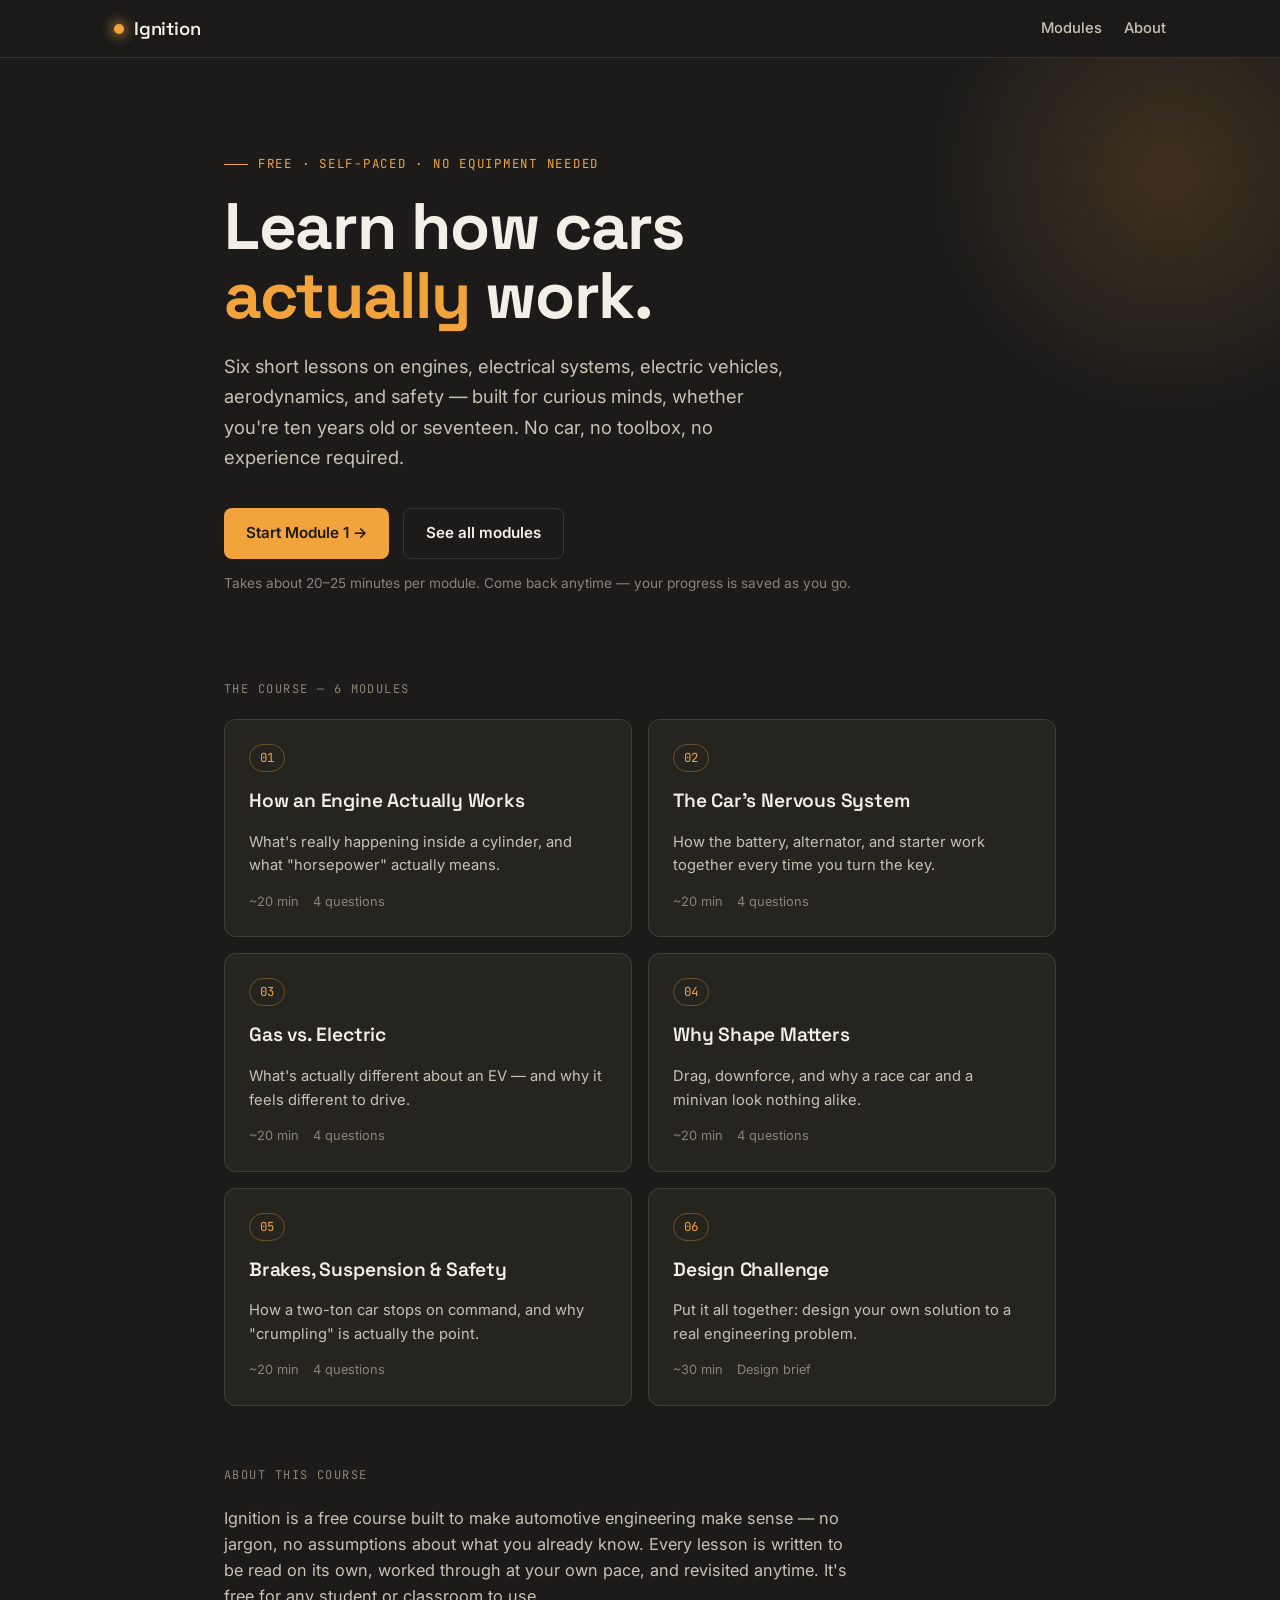
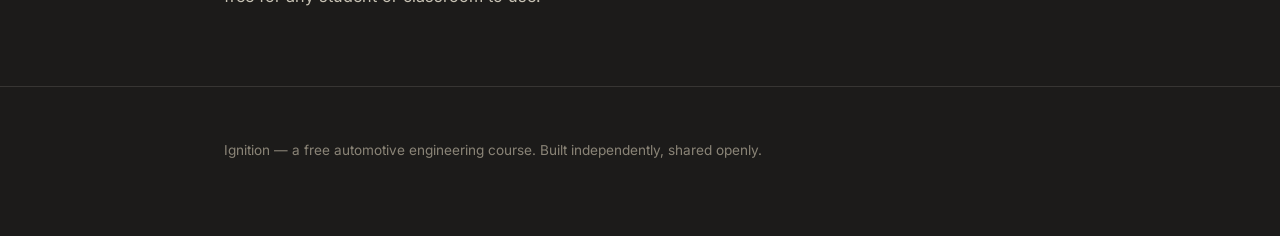
==== index.html @ 4f23164f "Add files via upload" ====
<!DOCTYPE html>
<html lang="en">
<head>
<meta charset="UTF-8" />
<meta name="viewport" content="width=device-width, initial-scale=1.0" />
<title>Ignition — Learn how cars actually work</title>
<meta name="description" content="A free, self-paced course in automotive engineering — how engines, electric motors, brakes, and more actually work." />
<link rel="preconnect" href="https://fonts.googleapis.com">
<link href="https://fonts.googleapis.com/css2?family=Space+Grotesk:wght@500;600;700&family=Inter:wght@400;500;600&family=JetBrains+Mono:wght@500&display=swap" rel="stylesheet">
<link rel="stylesheet" href="styles.css" />
</head>
<body>

<nav class="topnav">
  <div class="topnav-inner">
    <div class="brand"><span class="brand-spark"></span> Ignition</div>
    <div class="nav-links">
      <a href="#modules">Modules</a>
      <a href="#about">About</a>
    </div>
  </div>
</nav>

<header class="hero">
  <div class="wrap">
    <div class="eyebrow">Free · self-paced · no equipment needed</div>
    <h1>Learn how cars<br><em>actually</em> work.</h1>
    <p class="hero-sub">
      Six short lessons on engines, electrical systems, electric vehicles, aerodynamics,
      and safety — built for curious minds, whether you're ten years old or seventeen.
      No car, no toolbox, no experience required.
    </p>
    <div class="hero-actions">
      <a href="modules/module-1.html" class="btn btn-primary">Start Module 1 →</a>
      <a href="#modules" class="btn btn-ghost">See all modules</a>
    </div>
    <p class="hero-note">Takes about 20–25 minutes per module. Come back anytime — your progress is saved as you go.</p>
  </div>
</header>

<main>
  <section class="wrap" id="modules">
    <p class="section-label">The course — 6 modules</p>
    <div class="module-grid" id="module-grid">

      <a href="modules/module-1.html" class="module-card" data-module="module-1">
        <div class="module-top">
          <span class="module-num">01</span>
          <span class="module-status">✓ Completed</span>
        </div>
        <h3>How an Engine Actually Works</h3>
        <p>What's really happening inside a cylinder, and what "horsepower" actually means.</p>
        <div class="module-meta"><span>~20 min</span><span>4 questions</span></div>
      </a>

      <a href="modules/module-2.html" class="module-card" data-module="module-2">
        <div class="module-top">
          <span class="module-num">02</span>
          <span class="module-status">✓ Completed</span>
        </div>
        <h3>The Car's Nervous System</h3>
        <p>How the battery, alternator, and starter work together every time you turn the key.</p>
        <div class="module-meta"><span>~20 min</span><span>4 questions</span></div>
      </a>

      <a href="modules/module-3.html" class="module-card" data-module="module-3">
        <div class="module-top">
          <span class="module-num">03</span>
          <span class="module-status">✓ Completed</span>
        </div>
        <h3>Gas vs. Electric</h3>
        <p>What's actually different about an EV — and why it feels different to drive.</p>
        <div class="module-meta"><span>~20 min</span><span>4 questions</span></div>
      </a>

      <a href="modules/module-4.html" class="module-card" data-module="module-4">
        <div class="module-top">
          <span class="module-num">04</span>
          <span class="module-status">✓ Completed</span>
        </div>
        <h3>Why Shape Matters</h3>
        <p>Drag, downforce, and why a race car and a minivan look nothing alike.</p>
        <div class="module-meta"><span>~20 min</span><span>4 questions</span></div>
      </a>

      <a href="modules/module-5.html" class="module-card" data-module="module-5">
        <div class="module-top">
          <span class="module-num">05</span>
          <span class="module-status">✓ Completed</span>
        </div>
        <h3>Brakes, Suspension &amp; Safety</h3>
        <p>How a two-ton car stops on command, and why "crumpling" is actually the point.</p>
        <div class="module-meta"><span>~20 min</span><span>4 questions</span></div>
      </a>

      <a href="modules/module-6.html" class="module-card" data-module="module-6">
        <div class="module-top">
          <span class="module-num">06</span>
          <span class="module-status">✓ Completed</span>
        </div>
        <h3>Design Challenge</h3>
        <p>Put it all together: design your own solution to a real engineering problem.</p>
        <div class="module-meta"><span>~30 min</span><span>Design brief</span></div>
      </a>

    </div>
  </section>

  <section class="wrap" id="about" style="padding-bottom: 60px;">
    <p class="section-label">About this course</p>
    <p style="color: var(--steel-light); max-width: 640px; font-size: 1.02rem;">
      Ignition is a free course built to make automotive engineering make sense —
      no jargon, no assumptions about what you already know. Every lesson is written
      to be read on its own, worked through at your own pace, and revisited anytime.
      It's free for any student or classroom to use.
    </p>
  </section>
</main>

<footer class="site-footer">
  <div class="wrap">
    <p>Ignition — a free automotive engineering course. Built independently, shared openly.</p>
  </div>
</footer>

<script>
  // Mark modules complete based on local progress tracking
  try {
    const done = JSON.parse(localStorage.getItem("ignition_done_modules") || "[]");
    done.forEach((id) => {
      const card = document.querySelector(`.module-card[data-module="${id}"]`);
      if (card) card.querySelector(".module-status").classList.add("done");
    });
  } catch (e) {}
</script>

</body>
</html>
---- styles.css ----
/* ============================================
   IGNITION — shared styles
   Palette: workshop-at-dusk charcoal + ignition-spark amber
   ============================================ */

:root {
  --charcoal: #1C1B1A;
  --charcoal-soft: #26241F;
  --panel: #302D27;
  --steel: #8A8477;
  --steel-light: #C7C2B4;
  --paper: #F3EFE6;
  --amber: #F2A33C;
  --amber-deep: #D97C1F;
  --spark: #FF6B35;
  --teal: #4A9B8E;
  --good: #6BAF6B;
  --line: rgba(243, 239, 230, 0.12);

  --font-display: 'Space Grotesk', 'Arial Narrow', sans-serif;
  --font-body: 'Inter', -apple-system, BlinkMacSystemFont, 'Segoe UI', sans-serif;
  --font-mono: 'JetBrains Mono', 'Courier New', monospace;
}

* { box-sizing: border-box; }

html { scroll-behavior: smooth; }

body {
  margin: 0;
  background: var(--charcoal);
  color: var(--paper);
  font-family: var(--font-body);
  line-height: 1.6;
  -webkit-font-smoothing: antialiased;
}

img { max-width: 100%; display: block; }

a { color: var(--amber); text-decoration: none; }
a:hover { color: var(--spark); }

/* focus visibility */
a:focus-visible, button:focus-visible, input:focus-visible, [tabindex]:focus-visible {
  outline: 2px solid var(--amber);
  outline-offset: 3px;
}

@media (prefers-reduced-motion: reduce) {
  *, *::before, *::after { animation-duration: 0.01ms !important; transition-duration: 0.01ms !important; }
}

/* ---------- Layout shell ---------- */
.wrap { max-width: 880px; margin: 0 auto; padding: 0 24px; }
.wrap-wide { max-width: 1100px; margin: 0 auto; padding: 0 24px; }

/* ---------- Top nav ---------- */
.topnav {
  position: sticky; top: 0; z-index: 50;
  background: rgba(28, 27, 26, 0.92);
  backdrop-filter: blur(8px);
  border-bottom: 1px solid var(--line);
}
.topnav-inner {
  max-width: 1100px; margin: 0 auto; padding: 14px 24px;
  display: flex; align-items: center; justify-content: space-between;
}
.brand {
  display: flex; align-items: center; gap: 10px;
  font-family: var(--font-display); font-weight: 600; font-size: 1.15rem;
  color: var(--paper); letter-spacing: -0.01em;
}
.brand-spark {
  width: 10px; height: 10px; border-radius: 50%;
  background: var(--amber);
  box-shadow: 0 0 12px 3px rgba(242, 163, 60, 0.55);
}
.nav-links { display: flex; gap: 22px; align-items: center; }
.nav-links a { color: var(--steel-light); font-size: 0.92rem; font-weight: 500; }
.nav-links a:hover { color: var(--amber); }

/* ---------- Buttons ---------- */
.btn {
  display: inline-flex; align-items: center; gap: 8px;
  padding: 12px 22px; border-radius: 8px;
  font-family: var(--font-body); font-weight: 600; font-size: 0.95rem;
  border: none; cursor: pointer; transition: transform 0.12s ease, background 0.12s ease;
}
.btn-primary { background: var(--amber); color: #1C1B1A; }
.btn-primary:hover { background: var(--spark); color: #1C1B1A; transform: translateY(-1px); }
.btn-ghost {
  background: transparent; color: var(--paper);
  border: 1px solid var(--line);
}
.btn-ghost:hover { border-color: var(--amber); color: var(--amber); }
.btn:disabled { opacity: 0.4; cursor: not-allowed; transform: none; }

/* ---------- Hero (home page) ---------- */
.hero {
  padding: 96px 0 72px;
  position: relative;
  overflow: hidden;
}
.hero::before {
  content: '';
  position: absolute; top: -20%; right: -10%;
  width: 480px; height: 480px; border-radius: 50%;
  background: radial-gradient(circle, rgba(242,163,60,0.16) 0%, rgba(242,163,60,0) 70%);
  pointer-events: none;
}
.eyebrow {
  font-family: var(--font-mono); font-size: 0.78rem; letter-spacing: 0.14em;
  text-transform: uppercase; color: var(--amber); margin-bottom: 18px;
  display: flex; align-items: center; gap: 10px;
}
.eyebrow::before { content: ''; width: 24px; height: 1px; background: var(--amber); }
.hero h1 {
  font-family: var(--font-display); font-weight: 700;
  font-size: clamp(2.4rem, 5.5vw, 4.1rem);
  line-height: 1.04; letter-spacing: -0.02em; margin: 0 0 22px;
  color: var(--paper);
}
.hero h1 em { font-style: normal; color: var(--amber); }
.hero-sub {
  font-size: 1.15rem; color: var(--steel-light); max-width: 560px;
  margin: 0 0 36px; line-height: 1.65;
}
.hero-actions { display: flex; gap: 14px; flex-wrap: wrap; margin-bottom: 8px; }
.hero-note { font-size: 0.85rem; color: var(--steel); margin-top: 14px; }

/* ---------- Dial / gauge signature element ---------- */
.dial {
  --pct: 0;
  width: 46px; height: 46px; border-radius: 50%;
  position: relative;
  background: conic-gradient(var(--amber) calc(var(--pct) * 1%), var(--line) 0);
  display: flex; align-items: center; justify-content: center;
  flex-shrink: 0;
}
.dial::after {
  content: '';
  width: 34px; height: 34px; border-radius: 50%;
  background: var(--charcoal-soft);
}
.dial-label {
  position: absolute; font-family: var(--font-mono); font-size: 0.62rem;
  color: var(--paper); font-weight: 600;
}

/* ---------- Module grid (home) ---------- */
.section-label {
  font-family: var(--font-mono); font-size: 0.75rem; letter-spacing: 0.12em;
  text-transform: uppercase; color: var(--steel); margin: 0 0 20px;
}
.module-grid {
  display: grid; grid-template-columns: repeat(2, 1fr); gap: 16px;
  margin-bottom: 60px;
}
@media (max-width: 640px) { .module-grid { grid-template-columns: 1fr; } }

.module-card {
  background: var(--charcoal-soft);
  border: 1px solid var(--line);
  border-radius: 12px;
  padding: 24px;
  display: flex; flex-direction: column; gap: 14px;
  transition: border-color 0.15s ease, transform 0.15s ease;
  position: relative;
}
.module-card:hover { border-color: rgba(242,163,60,0.4); transform: translateY(-2px); }
.module-top { display: flex; align-items: flex-start; justify-content: space-between; gap: 12px; }
.module-num {
  font-family: var(--font-mono); font-size: 0.78rem; color: var(--amber);
  border: 1px solid rgba(242,163,60,0.35); border-radius: 20px;
  padding: 3px 10px;
}
.module-status {
  font-family: var(--font-mono); font-size: 0.7rem; color: var(--good);
  display: none;
}
.module-status.done { display: block; }
.module-card h3 {
  font-family: var(--font-display); font-size: 1.2rem; font-weight: 600;
  margin: 0; color: var(--paper); letter-spacing: -0.01em;
}
.module-card p { margin: 0; color: var(--steel-light); font-size: 0.92rem; }
.module-meta { display: flex; gap: 14px; font-size: 0.8rem; color: var(--steel); margin-top: auto; }

/* ---------- Footer ---------- */
.site-footer {
  border-top: 1px solid var(--line); padding: 40px 0 60px;
  color: var(--steel); font-size: 0.85rem;
}
.site-footer a { color: var(--steel-light); }

/* ============================================
   MODULE PAGE STYLES
   ============================================ */
.module-header {
  padding: 56px 0 32px; border-bottom: 1px solid var(--line);
}
.module-crumb {
  font-family: var(--font-mono); font-size: 0.8rem; color: var(--steel);
  margin-bottom: 18px;
}
.module-crumb a { color: var(--steel); }
.module-crumb a:hover { color: var(--amber); }
.module-header h1 {
  font-family: var(--font-display); font-weight: 700;
  font-size: clamp(1.9rem, 4vw, 2.7rem); line-height: 1.1;
  letter-spacing: -0.02em; margin: 0 0 14px; color: var(--paper);
}
.module-header .tagline { color: var(--steel-light); font-size: 1.05rem; max-width: 640px; }

.lesson { padding: 48px 0; }
.lesson h2 {
  font-family: var(--font-display); font-size: 1.5rem; font-weight: 600;
  color: var(--amber); margin: 44px 0 16px; letter-spacing: -0.01em;
}
.lesson h2:first-child { margin-top: 0; }
.lesson p { color: var(--steel-light); font-size: 1.02rem; margin: 0 0 18px; max-width: 680px; }
.lesson strong { color: var(--paper); }
.lesson ul, .lesson ol { color: var(--steel-light); max-width: 680px; padding-left: 22px; margin: 0 0 18px; }
.lesson li { margin-bottom: 8px; }

.callout {
  background: var(--panel); border-left: 3px solid var(--amber);
  border-radius: 0 10px 10px 0; padding: 18px 22px; margin: 24px 0;
  max-width: 680px;
}
.callout-label {
  font-family: var(--font-mono); font-size: 0.72rem; text-transform: uppercase;
  letter-spacing: 0.1em; color: var(--amber); margin-bottom: 8px; display: block;
}
.callout p { margin: 0; color: var(--steel-light); }

.diagram-box {
  background: var(--charcoal-soft); border: 1px solid var(--line); border-radius: 12px;
  padding: 28px; margin: 28px 0; max-width: 680px;
}
.diagram-box svg { width: 100%; height: auto; }
.diagram-caption { font-size: 0.85rem; color: var(--steel); margin-top: 12px; text-align: center; }

.activity-box {
  background: var(--charcoal-soft); border: 1px dashed rgba(242,163,60,0.4);
  border-radius: 12px; padding: 26px; margin: 32px 0; max-width: 680px;
}
.activity-box .activity-label {
  font-family: var(--font-mono); font-size: 0.75rem; text-transform: uppercase;
  letter-spacing: 0.1em; color: var(--amber); display: flex; align-items: center; gap: 8px;
  margin-bottom: 12px;
}

/* ---------- Quiz ---------- */
.quiz-section {
  background: var(--panel); border-radius: 16px; padding: 40px;
  margin: 56px 0 40px; border: 1px solid var(--line);
}
.quiz-header { display: flex; align-items: center; gap: 14px; margin-bottom: 6px; }
.quiz-header h2 { margin: 0; }
.quiz-sub { color: var(--steel); font-size: 0.92rem; margin: 0 0 28px; }

.quiz-form-gate {
  display: grid; grid-template-columns: 1fr 1fr; gap: 14px; margin-bottom: 28px;
}
@media (max-width: 560px) { .quiz-form-gate { grid-template-columns: 1fr; } }
.field label {
  display: block; font-size: 0.82rem; color: var(--steel-light); margin-bottom: 6px; font-weight: 500;
}
.field input {
  width: 100%; padding: 11px 14px; border-radius: 8px;
  background: var(--charcoal); border: 1px solid var(--line); color: var(--paper);
  font-family: var(--font-body); font-size: 0.95rem;
}
.field input:focus { border-color: var(--amber); outline: none; }
.field input::placeholder { color: var(--steel); }

.q-block { margin-bottom: 30px; padding-bottom: 26px; border-bottom: 1px solid var(--line); }
.q-block:last-of-type { border-bottom: none; }
.q-text { font-weight: 600; color: var(--paper); margin-bottom: 14px; font-size: 1rem; }
.q-options { display: flex; flex-direction: column; gap: 10px; }
.q-option {
  display: flex; align-items: center; gap: 12px;
  padding: 12px 16px; border-radius: 8px; border: 1px solid var(--line);
  cursor: pointer; transition: border-color 0.12s, background 0.12s;
  font-size: 0.95rem; color: var(--steel-light);
}
.q-option:hover { border-color: rgba(242,163,60,0.4); }
.q-option input { accent-color: var(--amber); }
.q-option.selected { border-color: var(--amber); background: rgba(242,163,60,0.08); color: var(--paper); }
.q-option.correct { border-color: var(--good); background: rgba(107,175,107,0.1); }
.q-option.incorrect { border-color: var(--spark); background: rgba(255,107,53,0.08); }

.quiz-feedback {
  display: none; margin-top: 16px; padding: 14px 18px; border-radius: 8px;
  font-size: 0.9rem;
}
.quiz-feedback.show { display: block; }
.quiz-feedback.correct { background: rgba(107,175,107,0.12); color: var(--good); }
.quiz-feedback.incorrect { background: rgba(255,107,53,0.1); color: var(--spark); }

.quiz-result {
  display: none; text-align: center; padding: 32px; background: var(--charcoal-soft);
  border-radius: 12px; margin-top: 20px;
}
.quiz-result.show { display: block; }
.quiz-result .score { font-family: var(--font-display); font-size: 2.4rem; color: var(--amber); font-weight: 700; }
.quiz-result p { color: var(--steel-light); margin: 8px 0 0; }

.quiz-status-msg { font-size: 0.85rem; color: var(--steel); margin-top: 14px; }
.quiz-status-msg.error { color: var(--spark); }

.module-footer-nav {
  display: flex; justify-content: space-between; align-items: center;
  padding: 36px 0 70px; border-top: 1px solid var(--line); margin-top: 20px;
}
.module-footer-nav a { font-family: var(--font-mono); font-size: 0.85rem; }
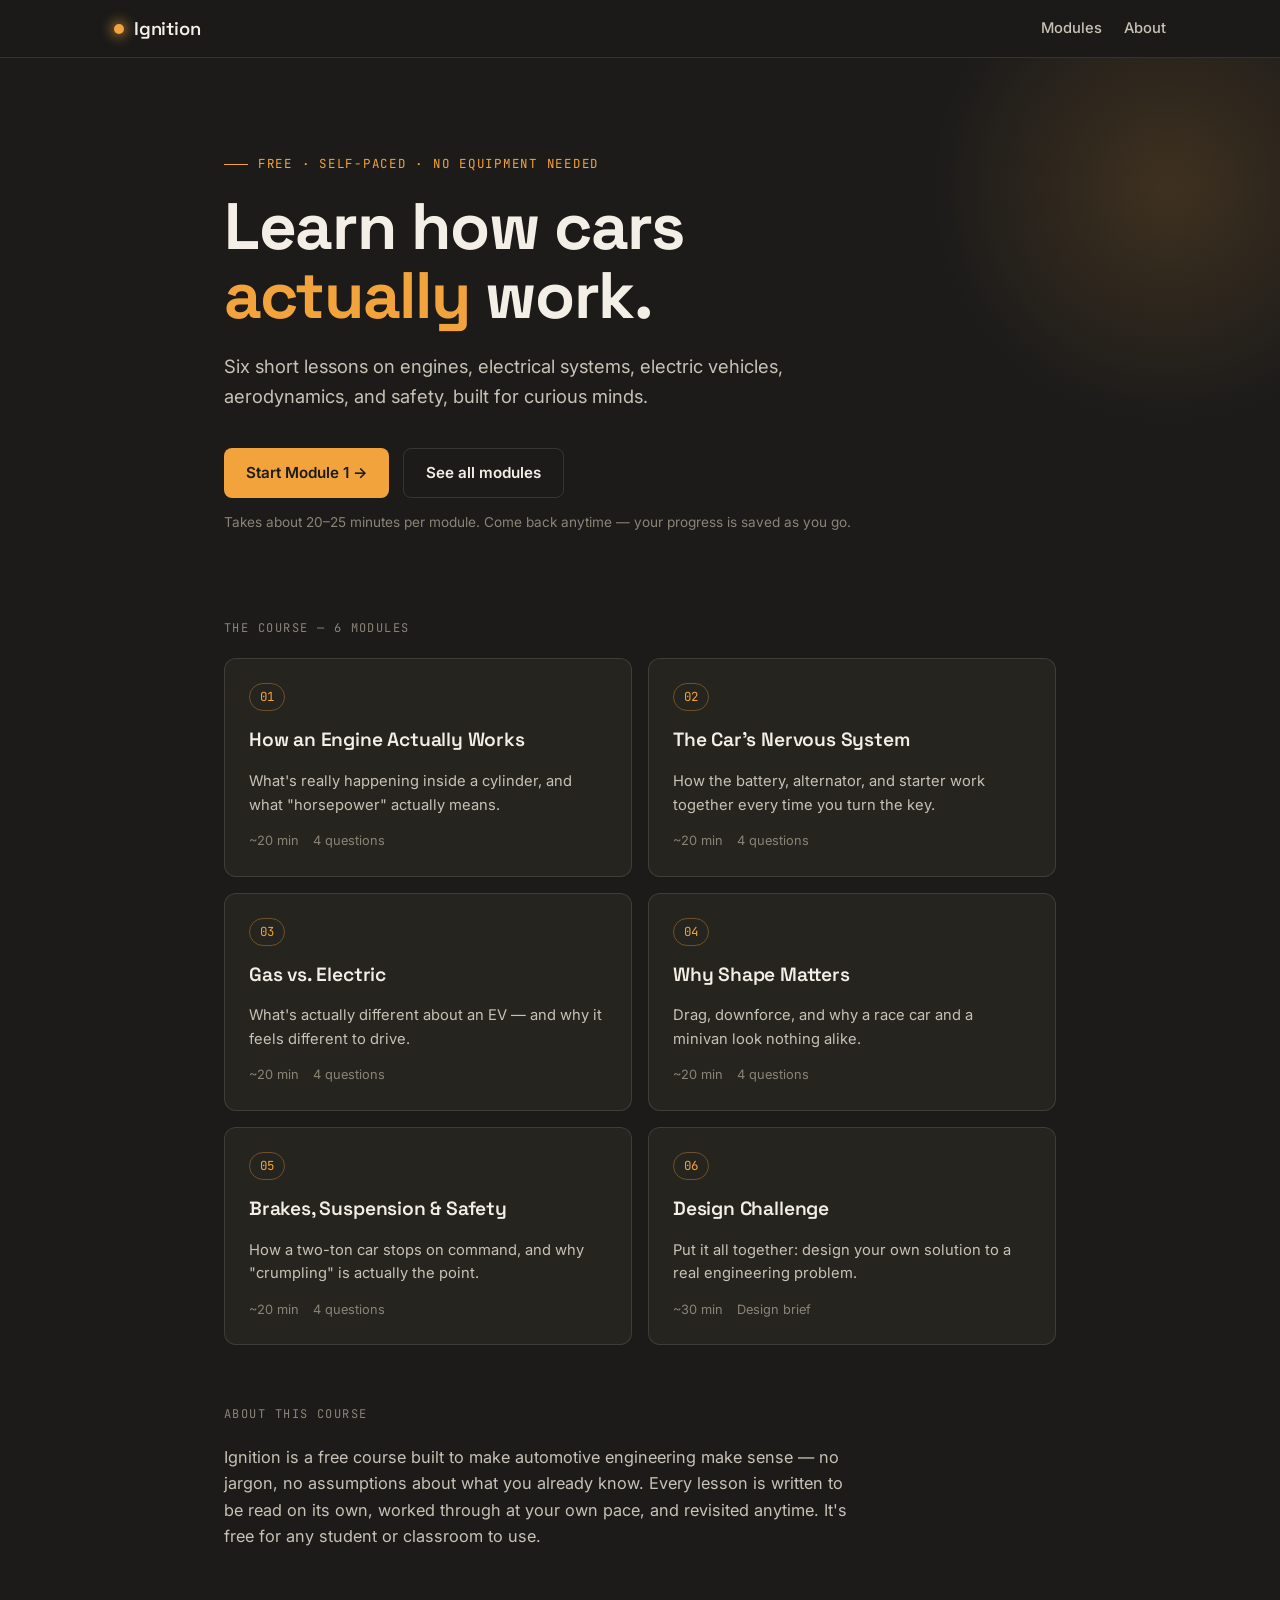
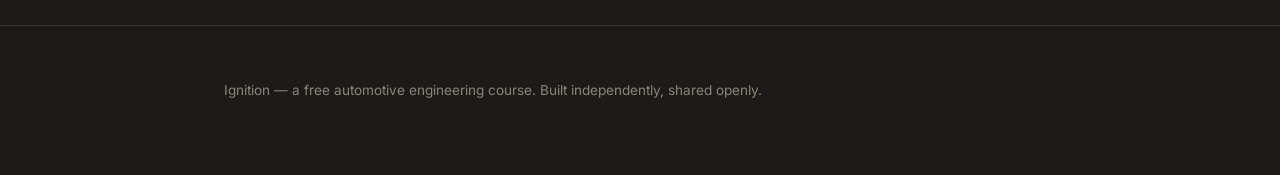
==== commit 25f0e91f: "Update index.html" ====
--- a/index.html
+++ b/index.html
@@ -27,8 +27,7 @@
     <h1>Learn how cars<br><em>actually</em> work.</h1>
     <p class="hero-sub">
       Six short lessons on engines, electrical systems, electric vehicles, aerodynamics,
-      and safety — built for curious minds, whether you're ten years old or seventeen.
-      No car, no toolbox, no experience required.
+      and safety, built for curious minds.
     </p>
     <div class="hero-actions">
       <a href="modules/module-1.html" class="btn btn-primary">Start Module 1 →</a>
